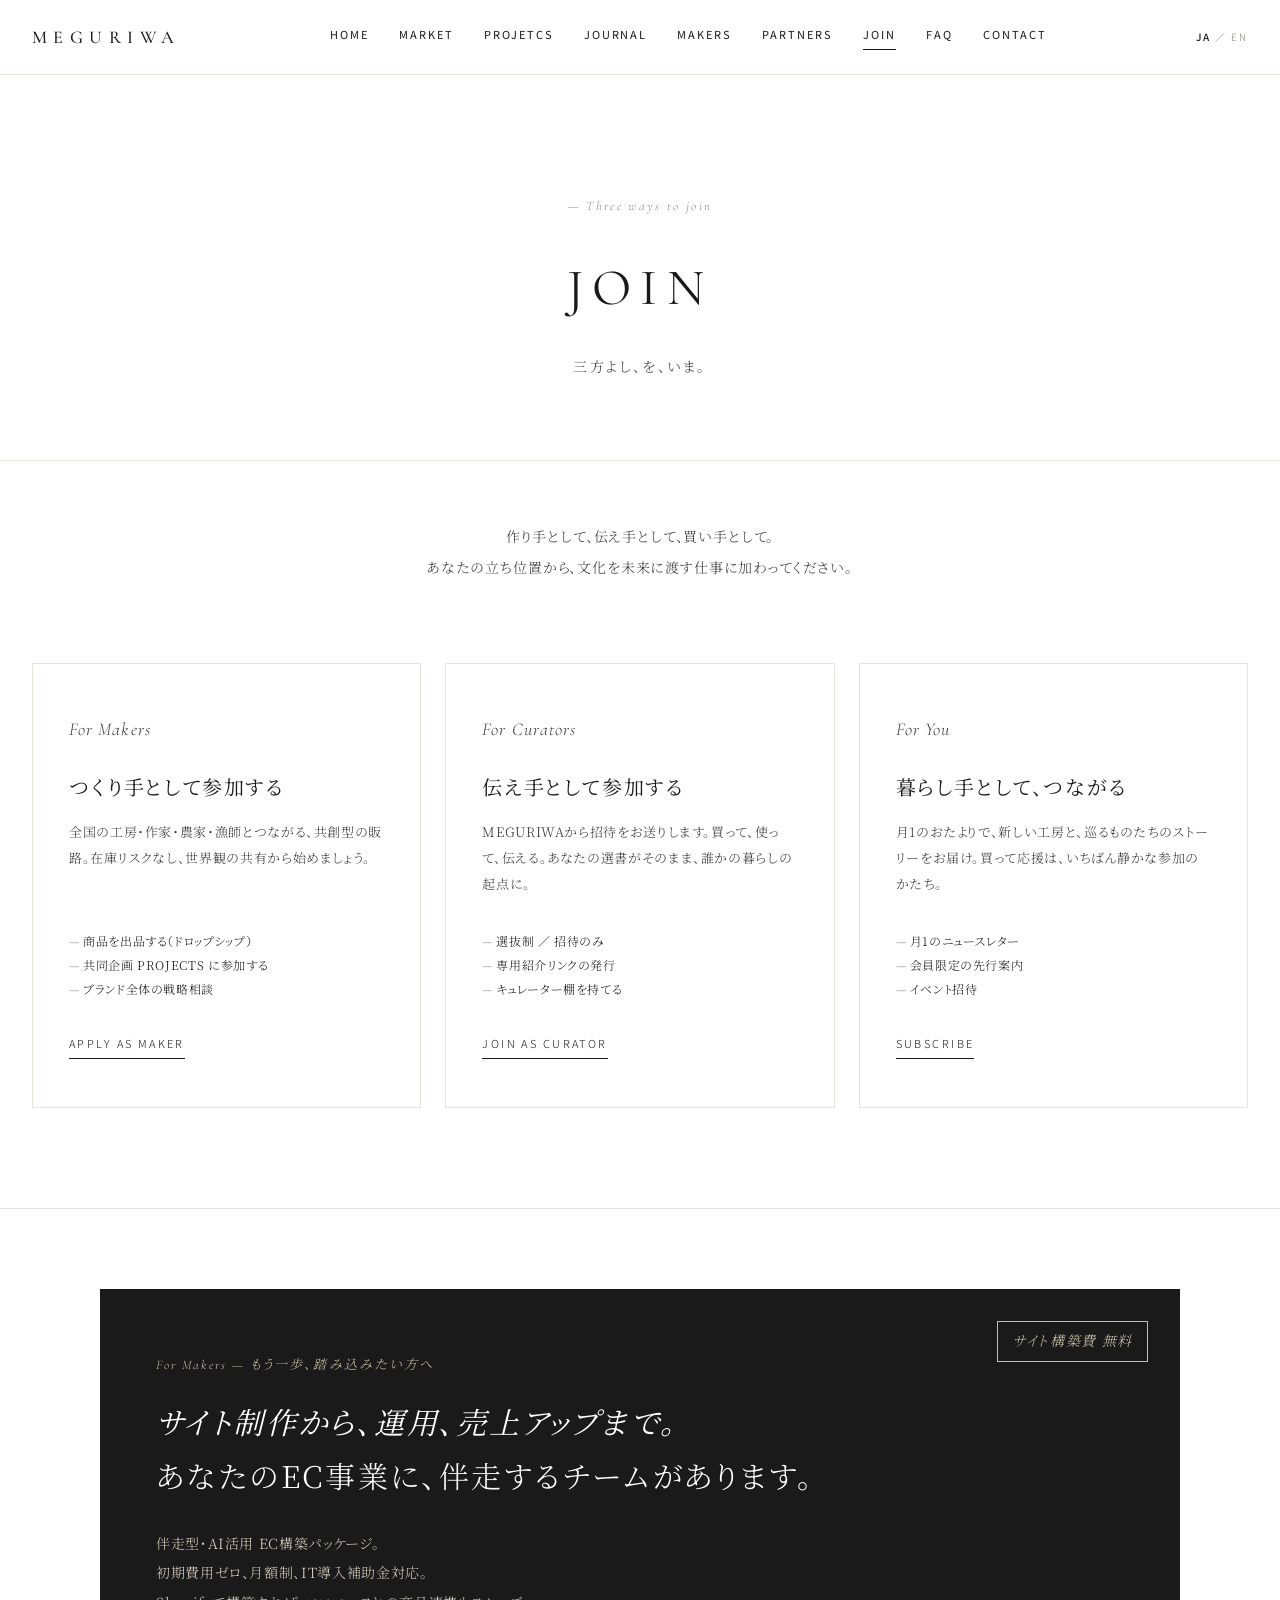
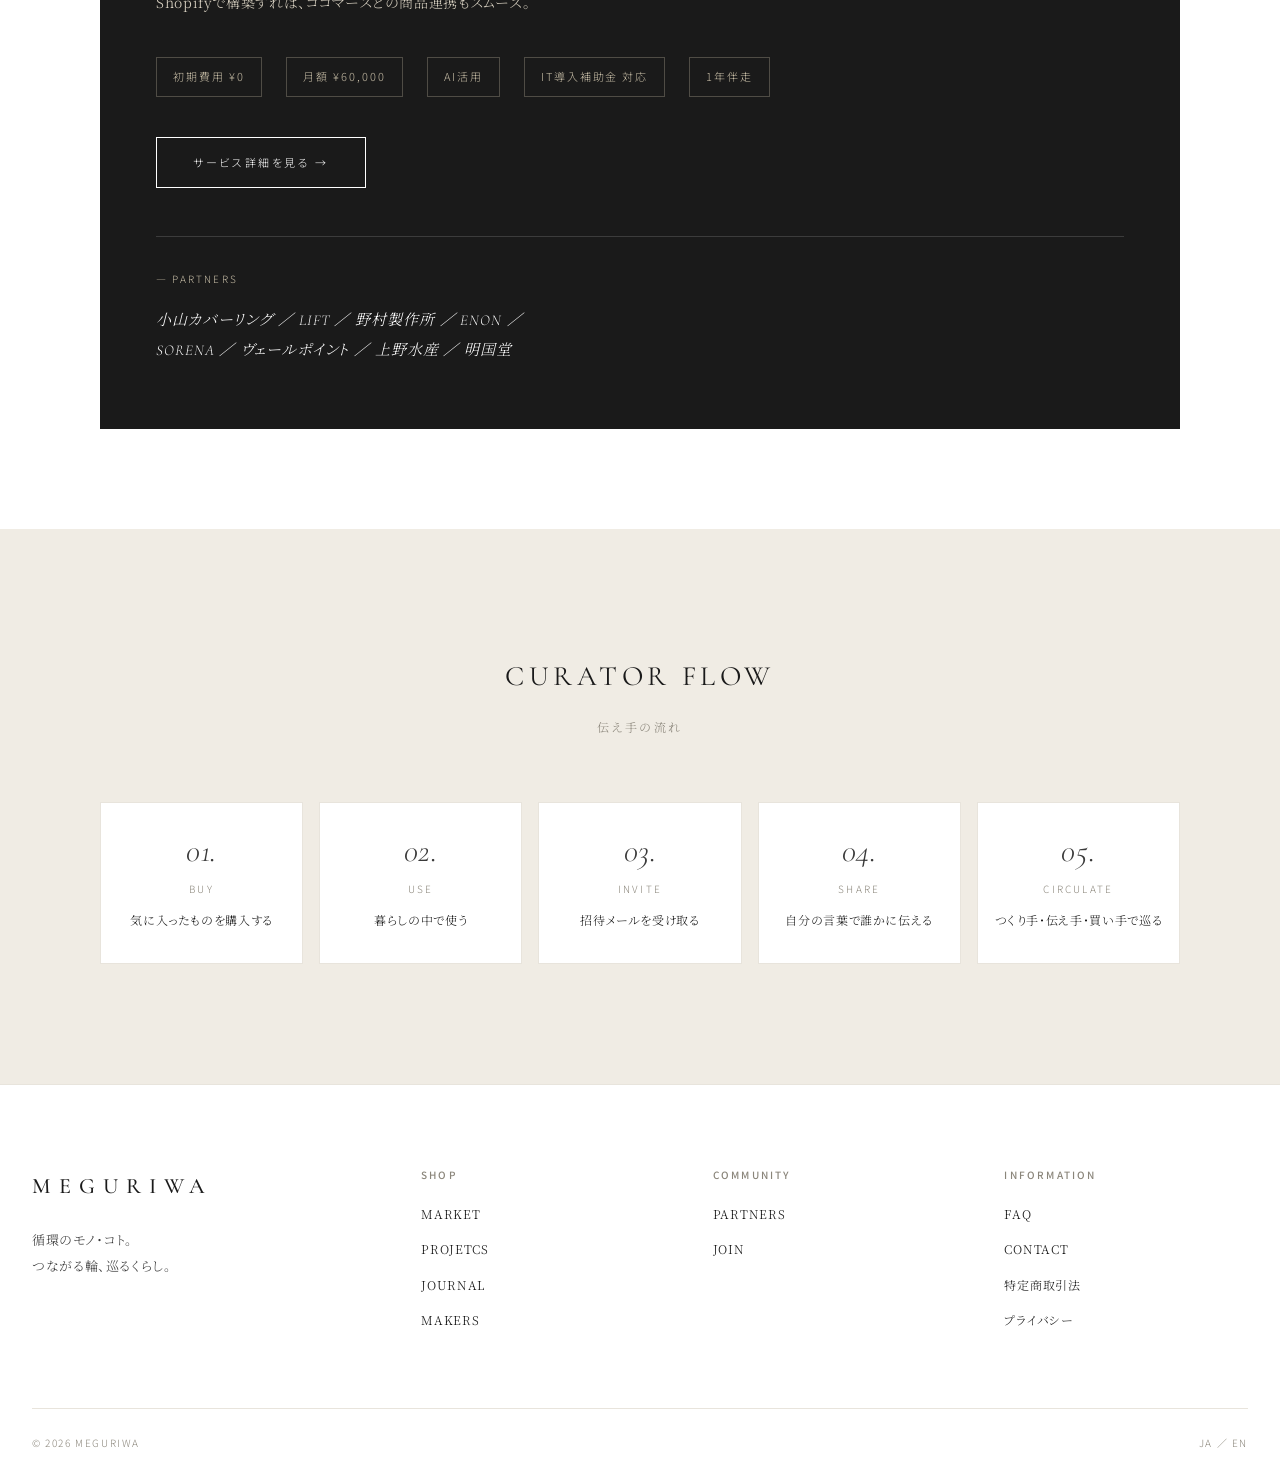
==== pages/join.html @ c59e4f34 "Add 5 sub-pages (MARKET / PROJECTS / MAKERS / PARTNERS / JOIN) + link from top nav and footer + CONT" ====
<!doctype html>
<html lang="ja">
<head>
<meta charset="utf-8">
<meta name="viewport" content="width=device-width,initial-scale=1">
<title>JOIN — MEGURIWA</title>
<link rel="preconnect" href="https://fonts.googleapis.com">
<link rel="preconnect" href="https://fonts.gstatic.com" crossorigin>
<link href="https://fonts.googleapis.com/css2?family=Noto+Serif+JP:wght@200;300;400;500;600&family=Noto+Sans+JP:wght@300;400;500&family=Cormorant+Garamond:ital,wght@0,300;0,400;0,500;1,400&display=swap" rel="stylesheet">
<link rel="stylesheet" href="../assets/css/common.css">
<style>

.join-intro{padding:60px 0 80px;text-align:center}
.join-intro__text{font-size:14px;line-height:2.2;color:var(--ink-soft);max-width:580px;margin:0 auto;letter-spacing:0.06em}

.join-three{padding:0 0 100px}
.join-cards{display:grid;grid-template-columns:repeat(3,1fr);gap:24px}
.join-card{
  border:1px solid var(--line);padding:48px 36px;background:var(--paper);
  display:flex;flex-direction:column;
}
.join-card__icon{font-family:var(--display);font-style:italic;font-size:18px;color:var(--ink-soft);margin:0 0 24px;letter-spacing:0.06em}
.join-card__title{font-family:var(--serif);font-size:20px;font-weight:400;letter-spacing:0.08em;margin:0 0 16px;line-height:1.6}
.join-card__body{font-size:13px;line-height:2;color:var(--ink-soft);margin:0 0 32px;flex:1}
.join-card__list{font-size:12px;line-height:2;color:var(--ink);list-style:none;padding:0;margin:0 0 32px}
.join-card__list li{padding-left:14px;position:relative}
.join-card__list li::before{content:"—";position:absolute;left:0;color:var(--muted)}
.join-card__link{font-family:var(--sans);font-size:11px;letter-spacing:0.22em;border-bottom:1px solid var(--ink);padding-bottom:3px;align-self:flex-start}

@media (max-width:760px){
  .join-cards{grid-template-columns:1fr}
}

/* Growth Partner */
.gp-banner{padding:80px 0 100px;border-top:1px solid var(--line);background:#fff}
.gp-banner__inner{
  max-width:1080px;margin:0 auto;padding:64px 56px;
  background:var(--ink);color:#fff;position:relative;overflow:hidden;
}
.gp-banner__free{
  position:absolute;top:32px;right:32px;
  font-family:var(--display);font-style:italic;font-size:14px;letter-spacing:0.12em;
  color:#c9bfa8;border:1px solid #c9bfa8;padding:6px 14px;
}
.gp-banner__eyebrow{font-family:var(--display);font-style:italic;font-size:13px;color:#c9bfa8;letter-spacing:0.16em;margin:0 0 18px}
.gp-banner__title{font-family:var(--serif);font-size:clamp(22px,2.4vw,30px);font-weight:300;letter-spacing:0.08em;line-height:1.7;margin:0 0 28px;max-width:680px}
.gp-banner__title em{font-family:var(--display);font-style:italic;font-weight:400}
.gp-banner__lead{font-size:14px;line-height:2.1;color:#d4cdbe;margin:0 0 40px;max-width:600px}
.gp-banner__features{display:flex;gap:24px;flex-wrap:wrap;margin:0 0 40px;font-family:var(--sans);font-size:11px;letter-spacing:0.18em;color:#c9bfa8}
.gp-banner__features span{border:1px solid rgba(201,191,168,0.3);padding:8px 16px}
.gp-banner__cta{display:inline-block;font-family:var(--sans);font-size:11px;letter-spacing:0.24em;padding:14px 36px;border:1px solid #fff;background:transparent;color:#fff;transition:background .3s,color .3s}
.gp-banner__cta:hover{background:#fff;color:var(--ink)}
.gp-banner__results{margin-top:48px;padding-top:32px;border-top:1px solid rgba(255,255,255,0.15)}
.gp-banner__results-label{font-family:var(--sans);font-size:10px;letter-spacing:0.22em;color:#c9bfa8;margin:0 0 16px;text-transform:uppercase}
.gp-banner__results-list{font-family:var(--display);font-size:15px;letter-spacing:0.06em;color:#fff;margin:0;line-height:2;font-style:italic}

@media (max-width:760px){
  .gp-banner__inner{padding:48px 32px}
  .gp-banner__free{top:24px;right:24px;font-size:12px;padding:4px 10px}
}

.flow-section{padding:120px 0;background:var(--line-soft)}
.flow-section__head{text-align:center;margin-bottom:64px}
.flow-section__title{font-family:var(--display);font-size:28px;letter-spacing:0.16em;font-weight:400;margin:0 0 12px}
.flow-section__sub{font-family:var(--serif);font-size:12px;letter-spacing:0.2em;color:var(--muted);margin:0}
.flow-steps{display:grid;grid-template-columns:repeat(5,1fr);gap:16px;max-width:1080px;margin:0 auto}
.flow-step{text-align:center;position:relative;padding:32px 16px;background:#fff;border:1px solid var(--line)}
.flow-step__num{font-family:var(--display);font-style:italic;font-size:32px;color:var(--ink-soft);margin:0 0 12px;line-height:1}
.flow-step__label{font-family:var(--sans);font-size:10px;letter-spacing:0.22em;color:var(--muted);margin:0 0 10px;text-transform:uppercase}
.flow-step__text{font-family:var(--serif);font-size:12px;line-height:1.8;color:var(--ink);margin:0}

@media (max-width:760px){
  .flow-steps{grid-template-columns:1fr;gap:8px}
}

</style>
</head>
<body>
<header class="site-header">
  <div class="site-header__inner">
    <div class="site-header__logo">MEGURIWA</div>
    <nav class="site-nav">
      <a href="../index_v2.html">HOME</a>
      <a href="#">MARKET</a>
      <a href="#">PROJETCS</a>
      <a href="#">JOURNAL</a>
      <a href="#">MAKERS</a>
      <a href="#">PARTNERS</a>
      <a class="is-active" href="#">JOIN</a>
      <a href="#">FAQ</a>
      <a href="#">CONTACT</a>
    </nav>
    <div class="site-header__lang">
      <span class="active">JA</span> ／ <span>EN</span>
    </div>
  </div>
</header>

<section class="page-hero">
  <p class="page-hero__eyebrow">— Three ways to join</p>
  <h1 class="page-hero__title">JOIN</h1>
  <p class="page-hero__sub">三方よし、を、いま。</p>
</section>

<section class="join-intro">
  <div class="container--narrow">
    <p class="join-intro__text">
      作り手として、伝え手として、買い手として。<br>
      あなたの立ち位置から、文化を未来に渡す仕事に加わってください。
    </p>
  </div>
</section>

<section class="join-three">
  <div class="container">
    <div class="join-cards">
      <article class="join-card">
        <p class="join-card__icon">For Makers</p>
        <h3 class="join-card__title">つくり手として参加する</h3>
        <p class="join-card__body">
          全国の工房・作家・農家・漁師とつながる、共創型の販路。在庫リスクなし、世界観の共有から始めましょう。
        </p>
        <ul class="join-card__list">
          <li>商品を出品する（ドロップシップ）</li>
          <li>共同企画 PROJECTS に参加する</li>
          <li>ブランド全体の戦略相談</li>
        </ul>
        <a href="#" class="join-card__link">APPLY AS MAKER</a>
      </article>

      <article class="join-card">
        <p class="join-card__icon">For Curators</p>
        <h3 class="join-card__title">伝え手として参加する</h3>
        <p class="join-card__body">
          MEGURIWAから招待をお送りします。買って、使って、伝える。あなたの選書がそのまま、誰かの暮らしの起点に。
        </p>
        <ul class="join-card__list">
          <li>選抜制 ／ 招待のみ</li>
          <li>専用紹介リンクの発行</li>
          <li>キュレーター棚を持てる</li>
        </ul>
        <a href="#" class="join-card__link">JOIN AS CURATOR</a>
      </article>

      <article class="join-card">
        <p class="join-card__icon">For You</p>
        <h3 class="join-card__title">暮らし手として、つながる</h3>
        <p class="join-card__body">
          月1のおたよりで、新しい工房と、巡るものたちのストーリーをお届け。買って応援は、いちばん静かな参加のかたち。
        </p>
        <ul class="join-card__list">
          <li>月1のニュースレター</li>
          <li>会員限定の先行案内</li>
          <li>イベント招待</li>
        </ul>
        <a href="#" class="join-card__link">SUBSCRIBE</a>
      </article>
    </div>
  </div>
</section>

<section class="gp-banner">
  <div class="container">
    <div class="gp-banner__inner">
      <div class="gp-banner__free">サイト構築費 無料</div>
      <p class="gp-banner__eyebrow">For Makers — もう一歩、踏み込みたい方へ</p>
      <h3 class="gp-banner__title">
        <em>サイト制作から、運用、売上アップまで。</em><br>
        あなたのEC事業に、伴走するチームがあります。
      </h3>
      <p class="gp-banner__lead">
        伴走型・AI活用 EC構築パッケージ。<br>
        初期費用ゼロ、月額制、IT導入補助金対応。<br>
        Shopifyで構築すれば、ココマースとの商品連携もスムーズ。
      </p>
      <div class="gp-banner__features">
        <span>初期費用 ¥0</span>
        <span>月額 ¥60,000</span>
        <span>AI活用</span>
        <span>IT導入補助金 対応</span>
        <span>1年伴走</span>
      </div>
      <a href="https://meguriwasupport.studio.site/" target="_blank" rel="noopener" class="gp-banner__cta">サービス詳細を見る →</a>
      <div class="gp-banner__results">
        <p class="gp-banner__results-label">— Partners</p>
        <p class="gp-banner__results-list">
          小山カバーリング ／ LIFT ／ 野村製作所 ／ ENON ／<br>
          SORENA ／ ヴェールポイント ／ 上野水産 ／ 明国堂
        </p>
      </div>
    </div>
  </div>
</section>

<section class="flow-section">
  <div class="container">
    <div class="flow-section__head">
      <h2 class="flow-section__title">CURATOR FLOW</h2>
      <p class="flow-section__sub">伝え手の流れ</p>
    </div>
    <div class="flow-steps">
      <div class="flow-step">
        <p class="flow-step__num">01.</p>
        <p class="flow-step__label">Buy</p>
        <p class="flow-step__text">気に入ったものを購入する</p>
      </div>
      <div class="flow-step">
        <p class="flow-step__num">02.</p>
        <p class="flow-step__label">Use</p>
        <p class="flow-step__text">暮らしの中で使う</p>
      </div>
      <div class="flow-step">
        <p class="flow-step__num">03.</p>
        <p class="flow-step__label">Invite</p>
        <p class="flow-step__text">招待メールを受け取る</p>
      </div>
      <div class="flow-step">
        <p class="flow-step__num">04.</p>
        <p class="flow-step__label">Share</p>
        <p class="flow-step__text">自分の言葉で誰かに伝える</p>
      </div>
      <div class="flow-step">
        <p class="flow-step__num">05.</p>
        <p class="flow-step__label">Circulate</p>
        <p class="flow-step__text">つくり手・伝え手・買い手で巡る</p>
      </div>
    </div>
  </div>
</section>

<footer class="site-footer">
  <div class="container">
    <div class="footer-grid">
      <div class="footer__brand">
        <p class="footer__brand-name">MEGURIWA</p>
        <p class="footer__brand-tag">
          循環のモノ・コト。<br>
          つながる輪、巡るくらし。
        </p>
      </div>
      <div class="footer__col">
        <h4>Shop</h4>
        <ul>
          <li><a href="market.html">MARKET</a></li>
          <li><a href="projects.html">PROJETCS</a></li>
          <li><a href="#">JOURNAL</a></li>
          <li><a href="makers.html">MAKERS</a></li>
        </ul>
      </div>
      <div class="footer__col">
        <h4>Community</h4>
        <ul>
          <li><a href="partners.html">PARTNERS</a></li>
          <li><a href="join.html">JOIN</a></li>
        </ul>
      </div>
      <div class="footer__col">
        <h4>Information</h4>
        <ul>
          <li><a href="#">FAQ</a></li>
          <li><a href="https://meguriwasupport.studio.site/" target="_blank">CONTACT</a></li>
          <li><a href="#">特定商取引法</a></li>
          <li><a href="#">プライバシー</a></li>
        </ul>
      </div>
    </div>
    <div class="footer__bottom">
      <span>© 2026 MEGURIWA</span>
      <span>JA ／ EN</span>
    </div>
  </div>
</footer>
</body>
</html>
---- assets/css/common.css ----
:root{
  --ink:#1a1a1a;
  --ink-soft:#3a3a3a;
  --paper:#ffffff;
  --line:#e8e4dc;
  --line-soft:#f0ece4;
  --muted:#8a857a;
  --serif: "Noto Serif JP", "Hiragino Mincho ProN", serif;
  --sans:  "Noto Sans JP", "Hiragino Sans", sans-serif;
  --display: "Cormorant Garamond", "Noto Serif JP", serif;
}
*{box-sizing:border-box}
html,body{margin:0;padding:0}
body{
  font-family:var(--serif);
  font-weight:300;
  background:var(--paper);
  color:var(--ink);
  line-height:1.95;
  letter-spacing:0.04em;
  font-feature-settings:"palt" 1;
  -webkit-font-smoothing:antialiased;
}
img{max-width:100%;height:auto;display:block}
a{color:inherit;text-decoration:none}

.container{max-width:1280px;margin:0 auto;padding:0 32px}
.container--narrow{max-width:760px;margin:0 auto;padding:0 32px}

/* ----------- Header ----------- */
.site-header{
  position:fixed;top:0;left:0;right:0;z-index:50;
  background:rgba(255,255,255,0.92);
  backdrop-filter:blur(10px);
  border-bottom:1px solid var(--line);
}
.site-header__inner{
  display:flex;align-items:center;justify-content:space-between;
  height:74px;padding:0 32px;
}
.site-header__logo{
  font-family:var(--display);
  font-size:18px;
  letter-spacing:0.36em;
  font-weight:500;
  line-height:1;
}
.site-nav{display:flex;gap:30px;font-family:var(--sans);font-size:11px;letter-spacing:0.18em;font-weight:400}
.site-nav a{color:var(--ink);transition:opacity .3s}
.site-nav a:hover{opacity:0.55}
.site-nav a.is-active{border-bottom:1px solid var(--ink);padding-bottom:4px}
.site-header__lang{font-family:var(--sans);font-size:10px;letter-spacing:0.2em;color:var(--muted)}
.site-header__lang span.active{color:var(--ink);font-weight:500}

@media (max-width:900px){
  .site-nav{display:none}
}

/* ----------- Page Hero ----------- */
.page-hero{
  margin-top:74px;
  padding:120px 0 80px;
  text-align:center;
  border-bottom:1px solid var(--line);
}
.page-hero__eyebrow{
  font-family:var(--display);
  font-style:italic;
  font-size:13px;
  letter-spacing:0.18em;
  color:var(--muted);
  margin:0 0 20px;
}
.page-hero__title{
  font-family:var(--display);
  font-size:clamp(36px,4vw,52px);
  letter-spacing:0.18em;
  font-weight:400;
  margin:0 0 14px;
}
.page-hero__sub{
  font-family:var(--serif);
  font-size:14px;
  letter-spacing:0.16em;
  color:var(--ink-soft);
  margin:0;
}

/* ----------- btn ----------- */
.btn-line{
  display:inline-block;
  font-family:var(--sans);font-size:11px;letter-spacing:0.24em;
  padding:14px 36px;
  border:1px solid var(--ink);
  background:transparent;color:var(--ink);
  transition:background .3s,color .3s;
}
.btn-line:hover{background:var(--ink);color:#fff}

/* ----------- Footer ----------- */
.site-footer{
  background:#fff;
  padding:80px 0 32px;
  border-top:1px solid var(--line);
  margin-top:0;
}
.footer-grid{
  display:grid;grid-template-columns:1.4fr 1fr 1fr 1fr;gap:48px;margin-bottom:64px;
}
.footer__brand-name{font-family:var(--display);font-size:22px;letter-spacing:0.36em;font-weight:500;margin:0 0 20px}
.footer__brand-tag{font-family:var(--serif);font-size:13px;line-height:2;color:var(--ink-soft);margin:0 0 24px;max-width:300px}
.footer__col h4{font-family:var(--sans);font-size:10px;letter-spacing:0.22em;color:var(--muted);margin:0 0 18px;text-transform:uppercase;font-weight:500}
.footer__col ul{list-style:none;padding:0;margin:0}
.footer__col li{margin-bottom:12px;font-size:12px;letter-spacing:0.06em}
.footer__col a:hover{opacity:0.6}
.footer__bottom{
  border-top:1px solid var(--line);
  padding-top:24px;
  display:flex;justify-content:space-between;align-items:center;
  font-family:var(--sans);font-size:10px;letter-spacing:0.16em;color:var(--muted);
}

@media (max-width:760px){
  .footer-grid{grid-template-columns:1fr;gap:40px}
}
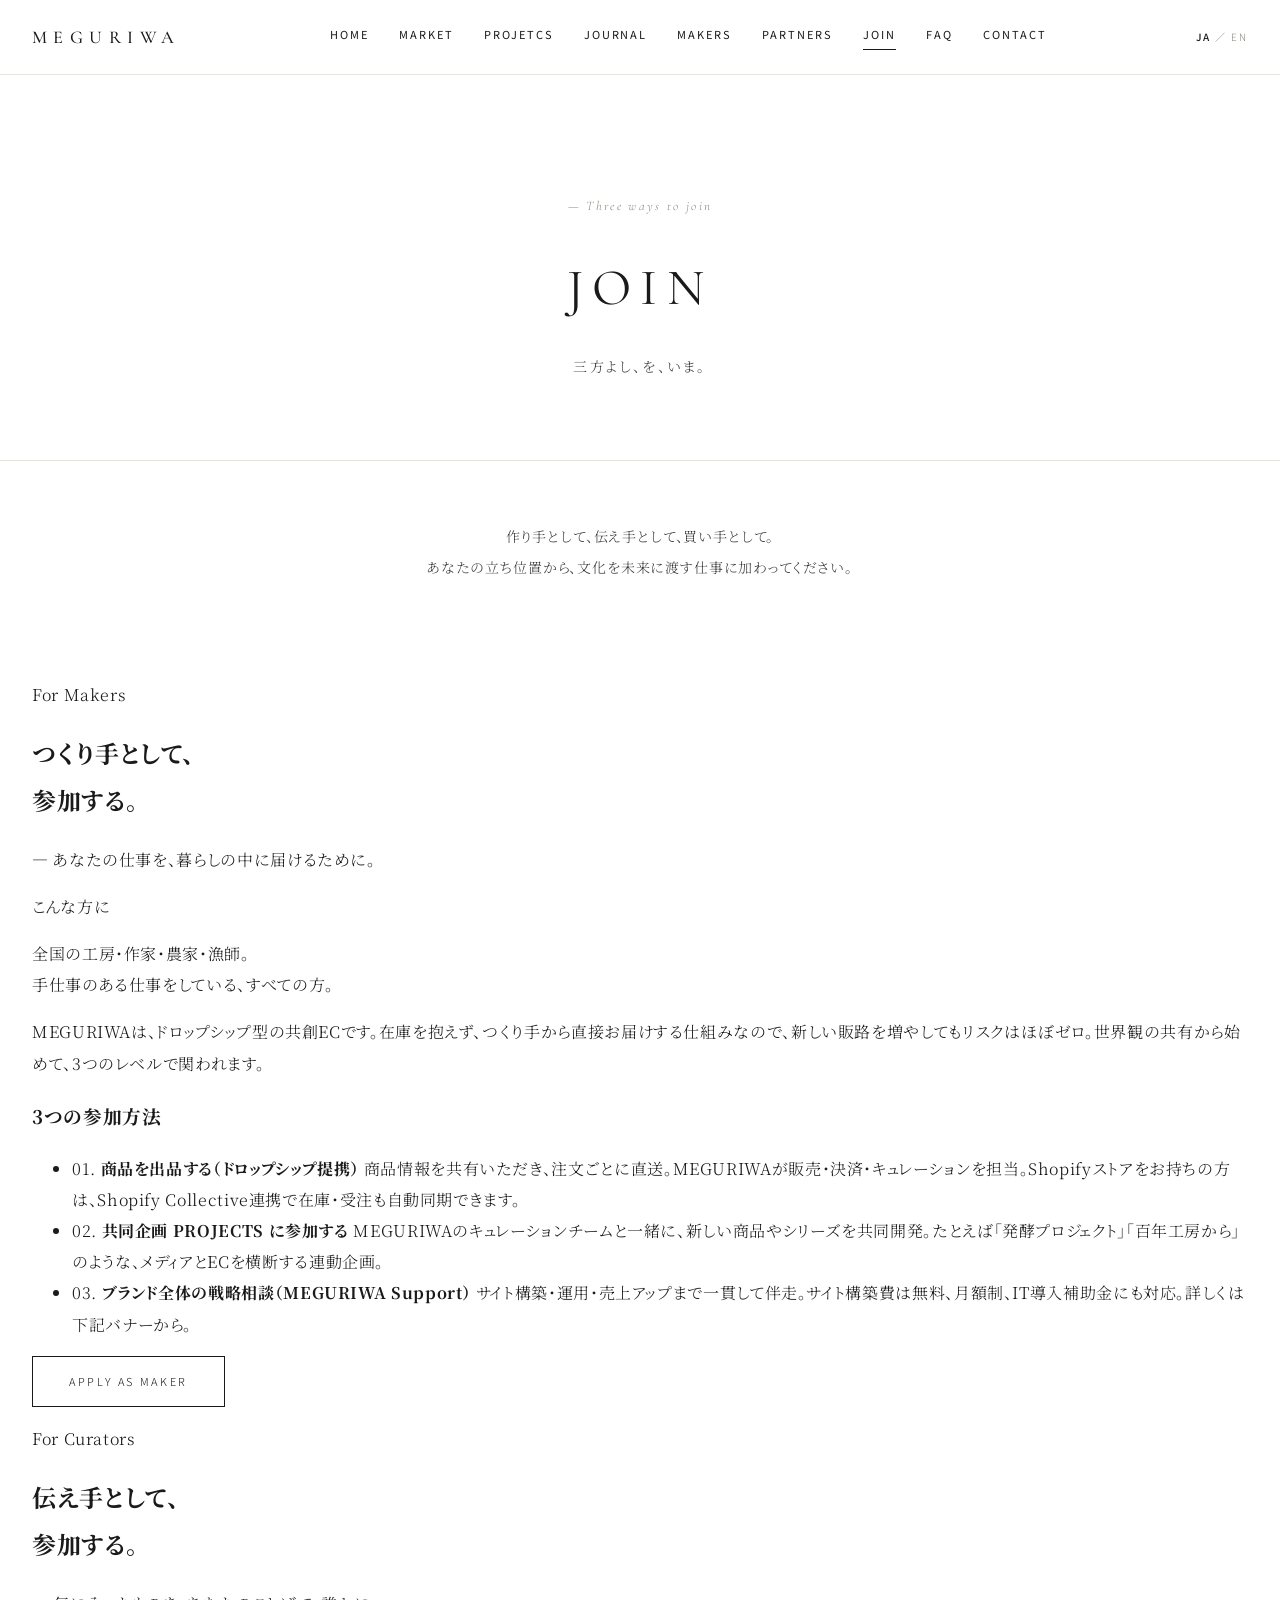
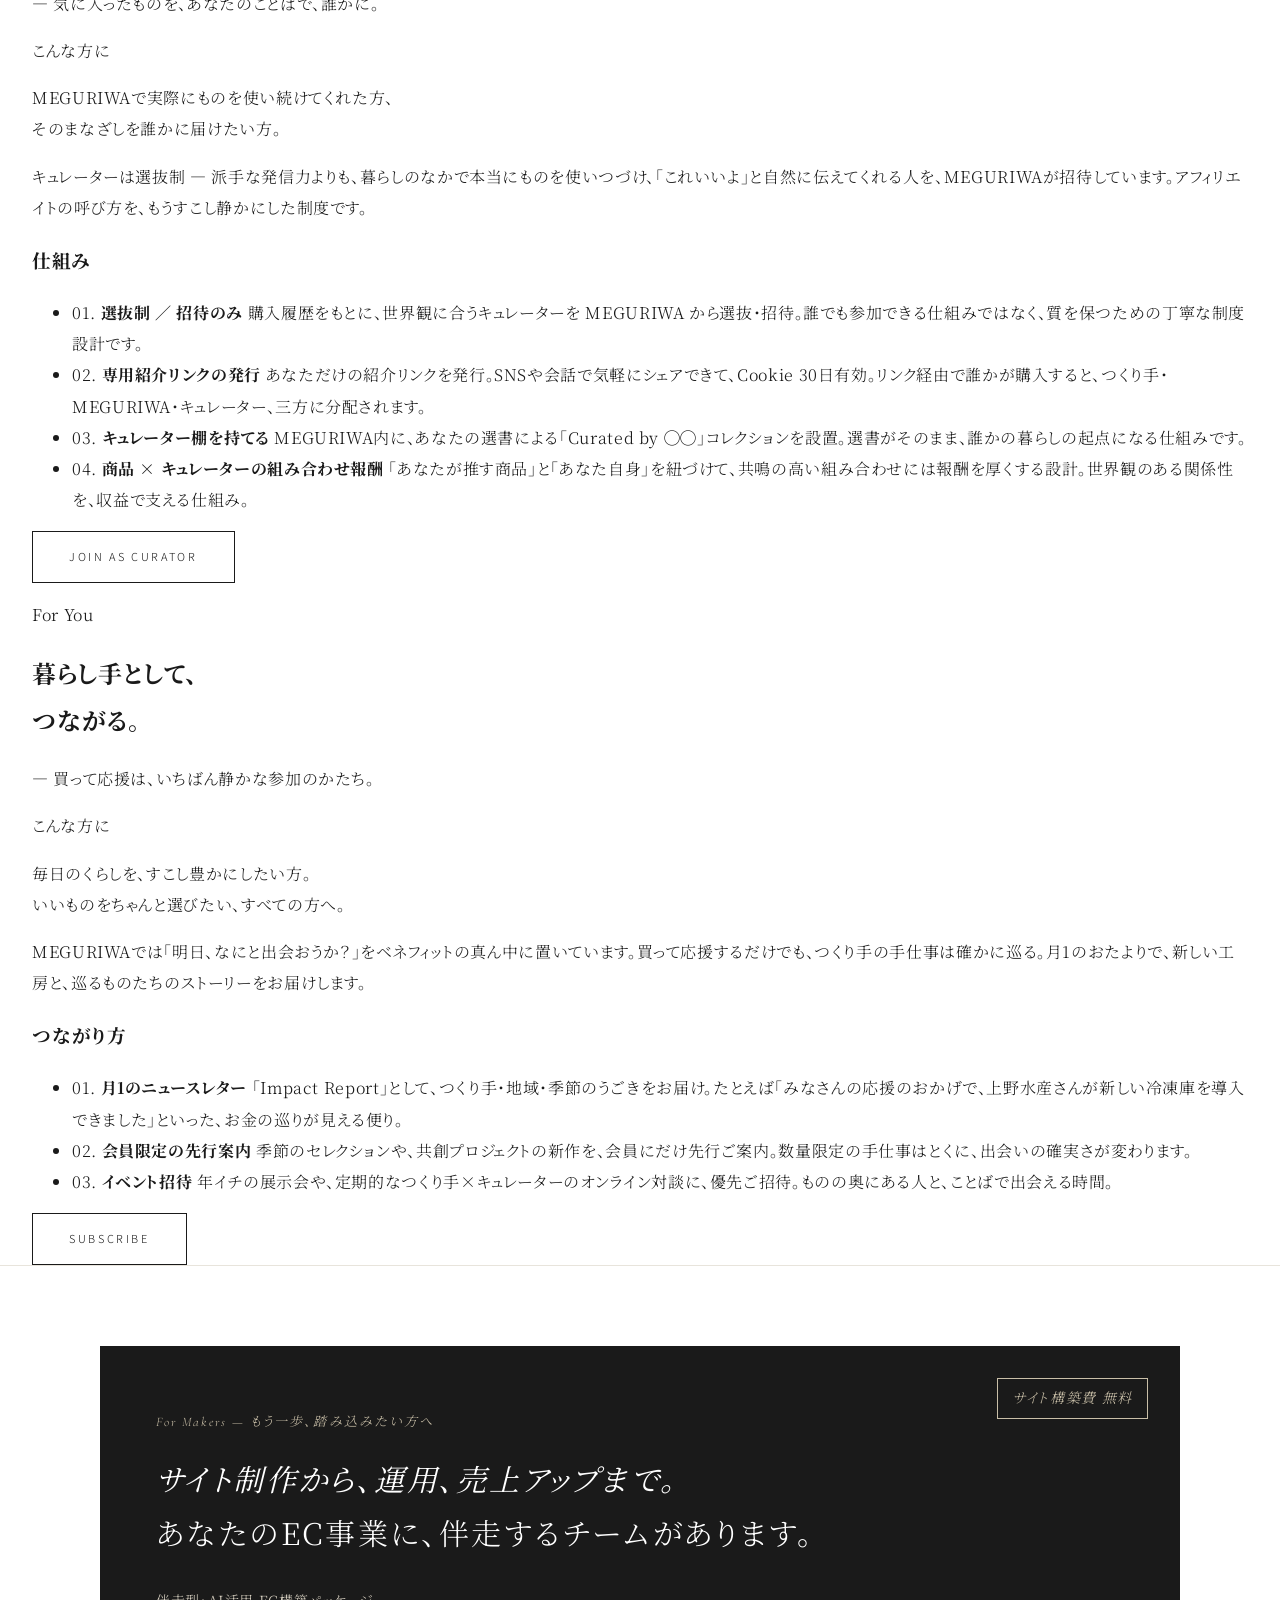
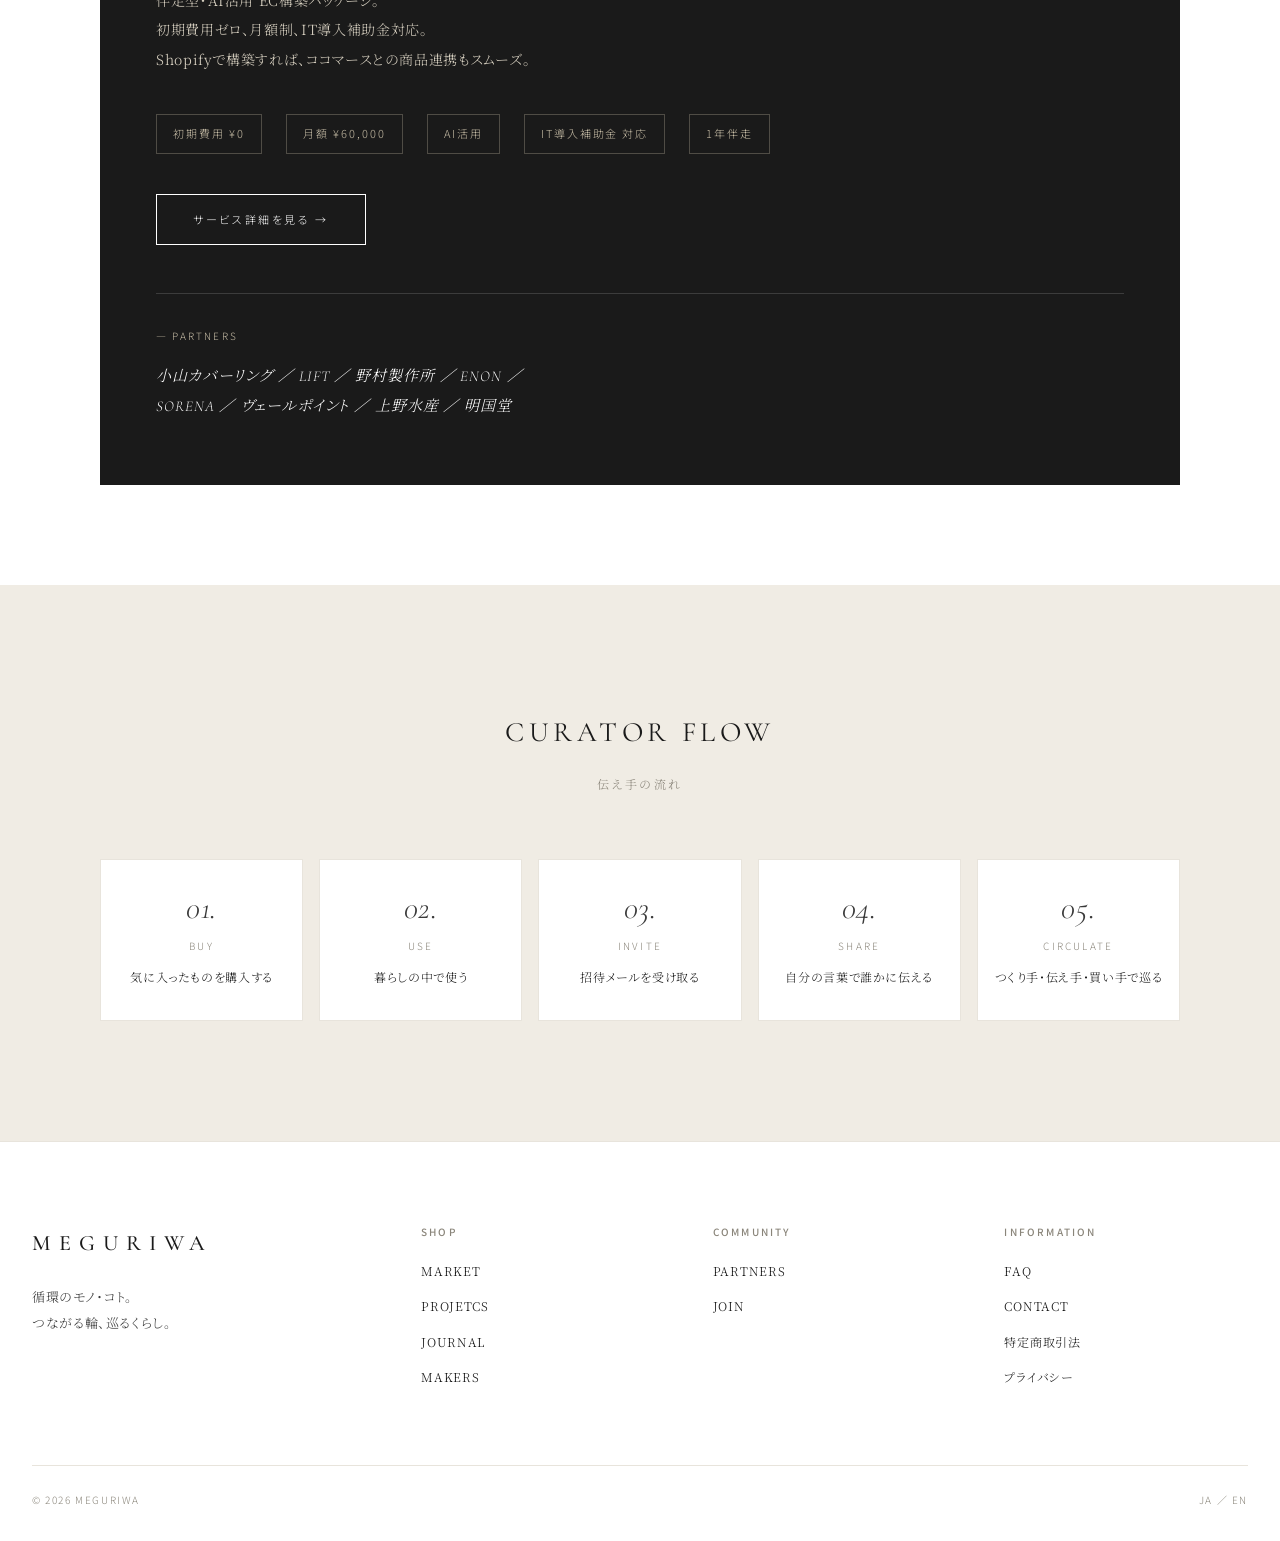
==== commit c05608fb: "JOIN page: vertical-stack rich detail layout / TOP: add 3-card JOIN section after Statement" ====
--- a/pages/join.html
+++ b/pages/join.html
@@ -111,51 +111,140 @@
   </div>
 </section>
 
-<section class="join-three">
+<section class="join-stack">
   <div class="container">
-    <div class="join-cards">
-      <article class="join-card">
-        <p class="join-card__icon">For Makers</p>
-        <h3 class="join-card__title">つくり手として参加する</h3>
-        <p class="join-card__body">
-          全国の工房・作家・農家・漁師とつながる、共創型の販路。在庫リスクなし、世界観の共有から始めましょう。
-        </p>
-        <ul class="join-card__list">
-          <li>商品を出品する（ドロップシップ）</li>
-          <li>共同企画 PROJECTS に参加する</li>
-          <li>ブランド全体の戦略相談</li>
-        </ul>
-        <a href="#" class="join-card__link">APPLY AS MAKER</a>
-      </article>
-
-      <article class="join-card">
-        <p class="join-card__icon">For Curators</p>
-        <h3 class="join-card__title">伝え手として参加する</h3>
-        <p class="join-card__body">
-          MEGURIWAから招待をお送りします。買って、使って、伝える。あなたの選書がそのまま、誰かの暮らしの起点に。
-        </p>
-        <ul class="join-card__list">
-          <li>選抜制 ／ 招待のみ</li>
-          <li>専用紹介リンクの発行</li>
-          <li>キュレーター棚を持てる</li>
-        </ul>
-        <a href="#" class="join-card__link">JOIN AS CURATOR</a>
-      </article>
-
-      <article class="join-card">
-        <p class="join-card__icon">For You</p>
-        <h3 class="join-card__title">暮らし手として、つながる</h3>
-        <p class="join-card__body">
-          月1のおたよりで、新しい工房と、巡るものたちのストーリーをお届け。買って応援は、いちばん静かな参加のかたち。
-        </p>
-        <ul class="join-card__list">
-          <li>月1のニュースレター</li>
-          <li>会員限定の先行案内</li>
-          <li>イベント招待</li>
-        </ul>
-        <a href="#" class="join-card__link">SUBSCRIBE</a>
-      </article>
-    </div>
+
+    <!-- ===== Row 1: For Makers ===== -->
+    <article class="join-row">
+      <div class="join-row__head">
+        <p class="badge">For Makers</p>
+        <h2>つくり手として、<br>参加する。</h2>
+        <p class="lede">— あなたの仕事を、暮らしの中に届けるために。</p>
+        <p class="label">こんな方に</p>
+        <p class="meta">
+          全国の工房・作家・農家・漁師。<br>
+          手仕事のある仕事をしている、すべての方。
+        </p>
+      </div>
+      <div class="join-row__body">
+        <p class="intro">
+          MEGURIWAは、ドロップシップ型の共創ECです。在庫を抱えず、つくり手から直接お届けする仕組みなので、新しい販路を増やしてもリスクはほぼゼロ。世界観の共有から始めて、3つのレベルで関われます。
+        </p>
+
+        <h3>3つの参加方法</h3>
+        <ul class="join-points">
+          <li>
+            <span class="num">01.</span>
+            <b>商品を出品する（ドロップシップ提携）</b>
+            <span>商品情報を共有いただき、注文ごとに直送。MEGURIWAが販売・決済・キュレーションを担当。Shopifyストアをお持ちの方は、Shopify Collective連携で在庫・受注も自動同期できます。</span>
+          </li>
+          <li>
+            <span class="num">02.</span>
+            <b>共同企画 PROJECTS に参加する</b>
+            <span>MEGURIWAのキュレーションチームと一緒に、新しい商品やシリーズを共同開発。たとえば「発酵プロジェクト」「百年工房から」のような、メディアとECを横断する連動企画。</span>
+          </li>
+          <li>
+            <span class="num">03.</span>
+            <b>ブランド全体の戦略相談（MEGURIWA Support）</b>
+            <span>サイト構築・運用・売上アップまで一貫して伴走。サイト構築費は無料、月額制、IT導入補助金にも対応。詳しくは下記バナーから。</span>
+          </li>
+        </ul>
+
+        <div class="join-row__cta">
+          <a href="#" class="btn-line">APPLY AS MAKER</a>
+        </div>
+      </div>
+    </article>
+
+    <!-- ===== Row 2: For Curators ===== -->
+    <article class="join-row">
+      <div class="join-row__head">
+        <p class="badge">For Curators</p>
+        <h2>伝え手として、<br>参加する。</h2>
+        <p class="lede">— 気に入ったものを、あなたのことばで、誰かに。</p>
+        <p class="label">こんな方に</p>
+        <p class="meta">
+          MEGURIWAで実際にものを使い続けてくれた方、<br>
+          そのまなざしを誰かに届けたい方。
+        </p>
+      </div>
+      <div class="join-row__body">
+        <p class="intro">
+          キュレーターは選抜制 — 派手な発信力よりも、暮らしのなかで本当にものを使いつづけ、「これいいよ」と自然に伝えてくれる人を、MEGURIWAが招待しています。アフィリエイトの呼び方を、もうすこし静かにした制度です。
+        </p>
+
+        <h3>仕組み</h3>
+        <ul class="join-points">
+          <li>
+            <span class="num">01.</span>
+            <b>選抜制 ／ 招待のみ</b>
+            <span>購入履歴をもとに、世界観に合うキュレーターを MEGURIWA から選抜・招待。誰でも参加できる仕組みではなく、質を保つための丁寧な制度設計です。</span>
+          </li>
+          <li>
+            <span class="num">02.</span>
+            <b>専用紹介リンクの発行</b>
+            <span>あなただけの紹介リンクを発行。SNSや会話で気軽にシェアできて、Cookie 30日有効。リンク経由で誰かが購入すると、つくり手・MEGURIWA・キュレーター、三方に分配されます。</span>
+          </li>
+          <li>
+            <span class="num">03.</span>
+            <b>キュレーター棚を持てる</b>
+            <span>MEGURIWA内に、あなたの選書による「Curated by ◯◯」コレクションを設置。選書がそのまま、誰かの暮らしの起点になる仕組みです。</span>
+          </li>
+          <li>
+            <span class="num">04.</span>
+            <b>商品 × キュレーターの組み合わせ報酬</b>
+            <span>「あなたが推す商品」と「あなた自身」を紐づけて、共鳴の高い組み合わせには報酬を厚くする設計。世界観のある関係性を、収益で支える仕組み。</span>
+          </li>
+        </ul>
+
+        <div class="join-row__cta">
+          <a href="#" class="btn-line">JOIN AS CURATOR</a>
+        </div>
+      </div>
+    </article>
+
+    <!-- ===== Row 3: For You ===== -->
+    <article class="join-row">
+      <div class="join-row__head">
+        <p class="badge">For You</p>
+        <h2>暮らし手として、<br>つながる。</h2>
+        <p class="lede">— 買って応援は、いちばん静かな参加のかたち。</p>
+        <p class="label">こんな方に</p>
+        <p class="meta">
+          毎日のくらしを、すこし豊かにしたい方。<br>
+          いいものをちゃんと選びたい、すべての方へ。
+        </p>
+      </div>
+      <div class="join-row__body">
+        <p class="intro">
+          MEGURIWAでは「明日、なにと出会おうか？」をベネフィットの真ん中に置いています。買って応援するだけでも、つくり手の手仕事は確かに巡る。月1のおたよりで、新しい工房と、巡るものたちのストーリーをお届けします。
+        </p>
+
+        <h3>つながり方</h3>
+        <ul class="join-points">
+          <li>
+            <span class="num">01.</span>
+            <b>月1のニュースレター</b>
+            <span>「Impact Report」として、つくり手・地域・季節のうごきをお届け。たとえば「みなさんの応援のおかげで、上野水産さんが新しい冷凍庫を導入できました」といった、お金の巡りが見える便り。</span>
+          </li>
+          <li>
+            <span class="num">02.</span>
+            <b>会員限定の先行案内</b>
+            <span>季節のセレクションや、共創プロジェクトの新作を、会員にだけ先行ご案内。数量限定の手仕事はとくに、出会いの確実さが変わります。</span>
+          </li>
+          <li>
+            <span class="num">03.</span>
+            <b>イベント招待</b>
+            <span>年イチの展示会や、定期的なつくり手×キュレーターのオンライン対談に、優先ご招待。ものの奥にある人と、ことばで出会える時間。</span>
+          </li>
+        </ul>
+
+        <div class="join-row__cta">
+          <a href="#" class="btn-line">SUBSCRIBE</a>
+        </div>
+      </div>
+    </article>
+
   </div>
 </section>
 
